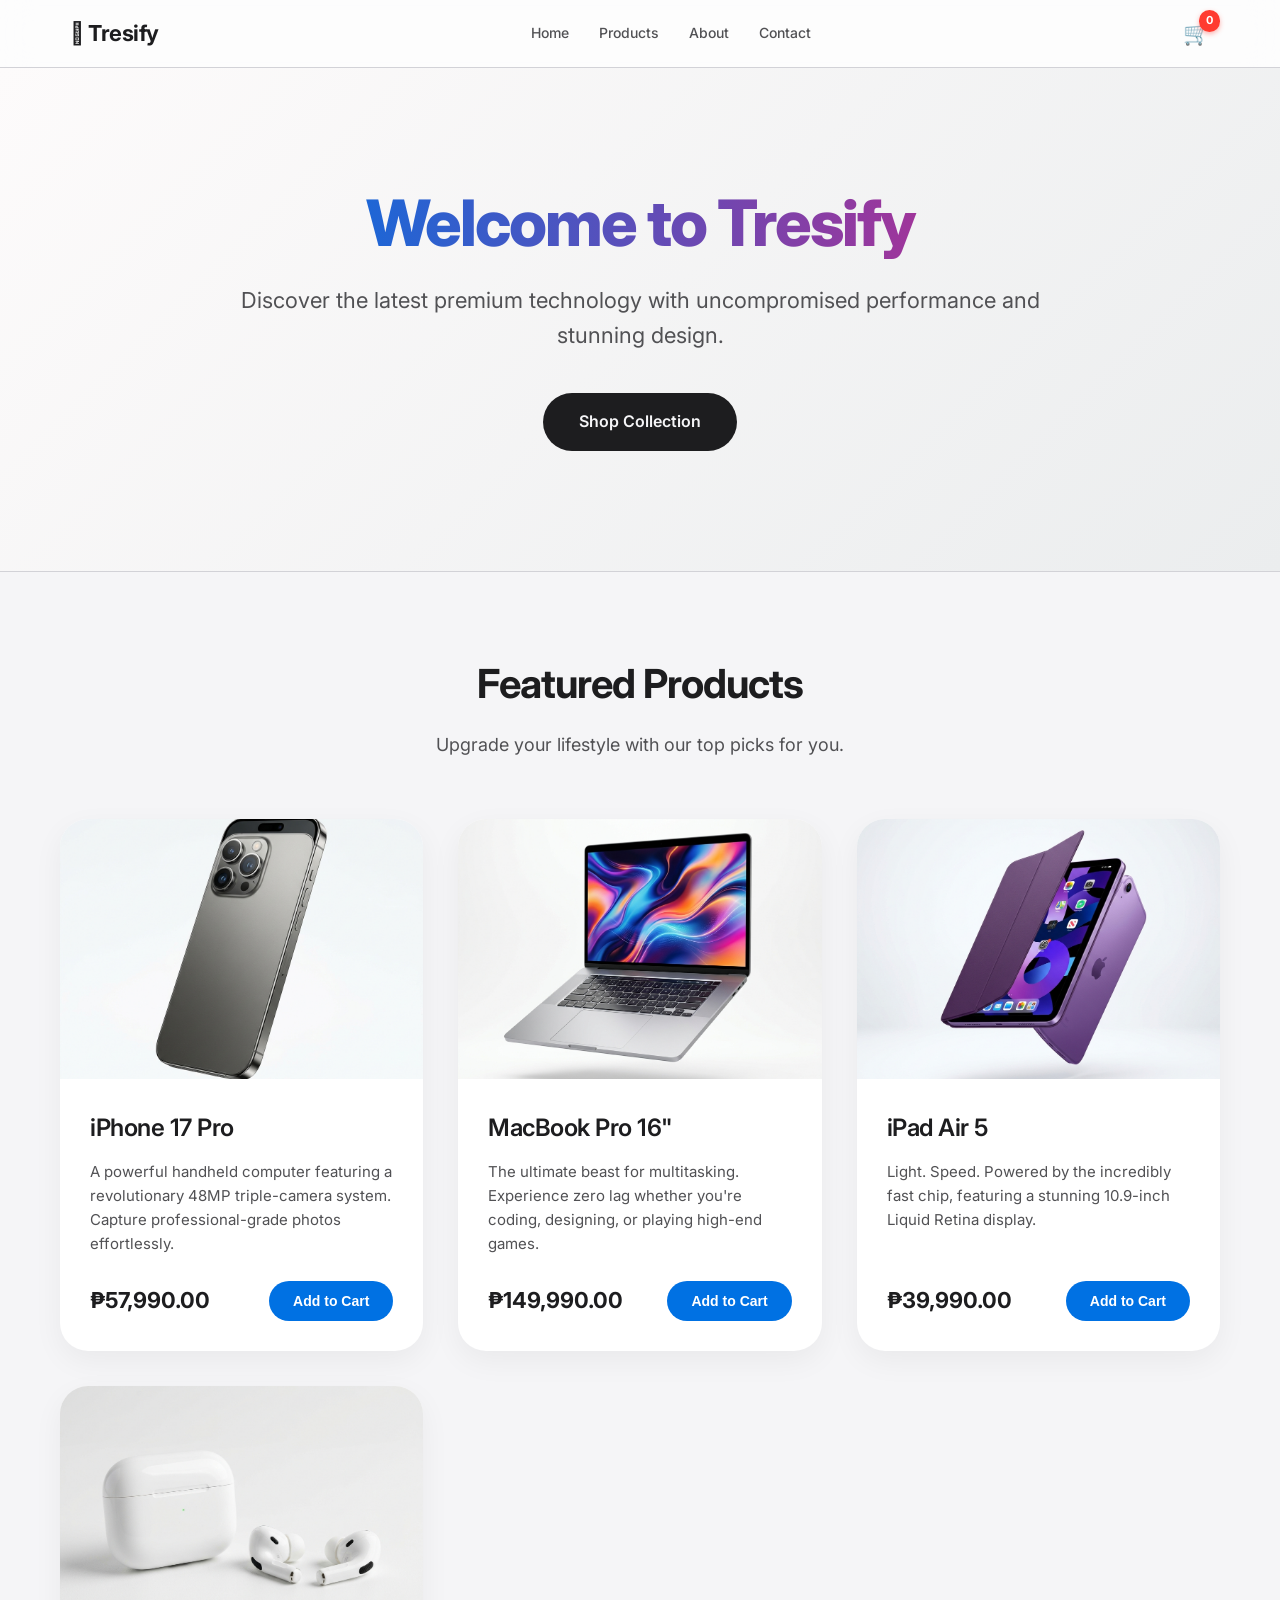
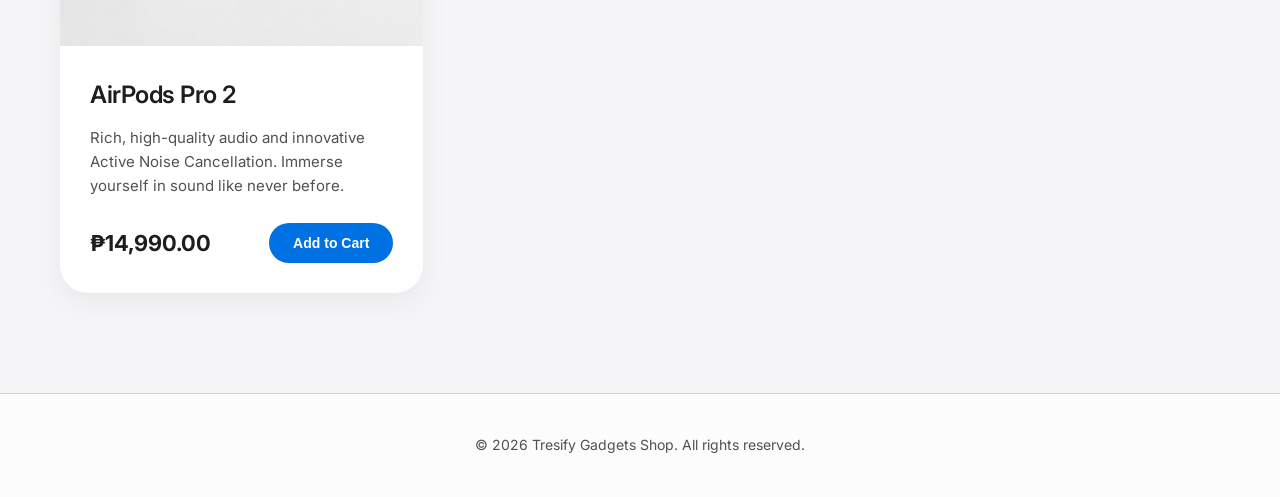
==== index.html @ a842ee6f "Updated" ====
<!doctype html>
<html lang="en">

<head>
  <meta charset="UTF-8" />
  <meta name="viewport" content="width=device-width, initial-scale=1.0" />
  <title>Tresify Shop</title>

  <link rel="preconnect" href="https://fonts.googleapis.com">
  <link rel="preconnect" href="https://fonts.gstatic.com" crossorigin>
  <link href="https://fonts.googleapis.com/css2?family=Inter:wght@300;400;500;600;700;800&display=swap"
    rel="stylesheet">

  <link rel="stylesheet" href="style.css" />
</head>

<body>
  <nav class="navigation">
    <div class="nav-container">
      <a href="#" class="brand"> Tresify</a>
      <div class="nav-links">
        <a href="#home">Home</a>
        <a href="#products">Products</a>
        <a href="#about">About</a>
        <a href="#contact">Contact</a>
      </div>
      <div class="nav-actions">
        <div class="cart-icon" title="View Cart">
          🛒 <span id="cart-count" class="cart-badge">0</span>
        </div>
      </div>
    </div>
  </nav>

  <header class="hero" id="home">
    <div class="hero-content">
      <h1>Welcome to Tresify</h1>
      <p>Discover the latest premium technology with uncompromised performance and stunning design.</p>
      <a href="#products" class="cta-button">Shop Collection</a>
    </div>
  </header>

  <main class="container" id="products">
    <div class="section-header">
      <h2>Featured Products</h2>
      <p>Upgrade your lifestyle with our top picks for you.</p>
    </div>

    <div class="products-grid">
      <article class="product-card">
        <div class="image-wrapper">
          <img src="iphone.png" alt="iPhone 17 Pro" loading="lazy" />
        </div>
        <div class="product-info">
          <h3>iPhone 17 Pro</h3>
          <p>
            A powerful handheld computer featuring a revolutionary 48MP triple-camera system. Capture professional-grade
            photos effortlessly.
          </p>
          <div class="product-footer">
            <span class="price">₱57,990.00</span>
            <button class="add-to-cart-btn" onclick="addToCart()">Add to Cart</button>
          </div>
        </div>
      </article>

      <article class="product-card">
        <div class="image-wrapper">
          <img src="macbook.png" alt="MacBook Pro" loading="lazy" />
        </div>
        <div class="product-info">
          <h3>MacBook Pro 16"</h3>
          <p>
            The ultimate beast for multitasking. Experience zero lag whether you're coding, designing, or playing
            high-end games.
          </p>
          <div class="product-footer">
            <span class="price">₱149,990.00</span>
            <button class="add-to-cart-btn" onclick="addToCart()">Add to Cart</button>
          </div>
        </div>
      </article>

      <article class="product-card">
        <div class="image-wrapper">
          <img src="ipad.png" alt="iPad Air" loading="lazy" />
        </div>
        <div class="product-info">
          <h3>iPad Air 5</h3>
          <p>
            Light. Speed. Powered by the incredibly fast chip, featuring a stunning 10.9-inch Liquid Retina display.
          </p>
          <div class="product-footer">
            <span class="price">₱39,990.00</span>
            <button class="add-to-cart-btn" onclick="addToCart()">Add to Cart</button>
          </div>
        </div>
      </article>

      <article class="product-card">
        <div class="image-wrapper">
          <img src="airpods.png" alt="AirPods Pro" loading="lazy" />
        </div>
        <div class="product-info">
          <h3>AirPods Pro 2</h3>
          <p>
            Rich, high-quality audio and innovative Active Noise Cancellation. Immerse yourself in sound like never
            before.
          </p>
          <div class="product-footer">
            <span class="price">₱14,990.00</span>
            <button class="add-to-cart-btn" onclick="addToCart()">Add to Cart</button>
          </div>
        </div>
      </article>
    </div>
  </main>

  <footer class="footer">
    <div class="footer-content">
      <p>&copy; 2026 Tresify Gadgets Shop. All rights reserved.</p>
    </div>
  </footer>

  <script src="script.js"></script>
</body>

</html>
---- style.css ----
:root {
  --bg-color: #f5f5f7;
  --text-primary: #1d1d1f;
  --text-secondary: #515154;
  --nav-bg: rgba(255, 255, 255, 0.75);
  --card-bg: #ffffff;
  --accent-color: #0071e3;
  --accent-hover: #0077ed;
  --border-color: #d2d2d7;
  --shadow: 0 10px 30px rgba(0, 0, 0, 0.05);
  --shadow-hover: 0 20px 40px rgba(0, 0, 0, 0.12);
  --hero-bg: linear-gradient(135deg, #fdfbfb 0%, #ebedee 100%);
}

* {
  box-sizing: border-box;
  margin: 0;
  padding: 0;
}

body {
  background-color: var(--bg-color);
  font-family: 'Inter', -apple-system, BlinkMacSystemFont, "Segoe UI", Roboto, sans-serif;
  color: var(--text-primary);
  line-height: 1.6;
  transition: background-color 0.4s ease, color 0.4s ease;
  overflow-x: hidden;
}

.navigation {
  background-color: var(--nav-bg);
  backdrop-filter: blur(16px);
  -webkit-backdrop-filter: blur(16px);
  position: sticky;
  top: 0;
  z-index: 1000;
  border-bottom: 1px solid var(--border-color);
  transition: background-color 0.4s ease, border-color 0.4s ease;
}

.nav-container {
  max-width: 1200px;
  margin: 0 auto;
  display: flex;
  justify-content: space-between;
  align-items: center;
  padding: 16px 30px;
}

.brand {
  font-size: 22px;
  font-weight: 700;
  color: var(--text-primary);
  text-decoration: none;
  letter-spacing: -0.5px;
}

.nav-links {
  display: flex;
  gap: 30px;
}

.nav-links a {
  color: var(--text-secondary);
  text-decoration: none;
  font-size: 14px;
  font-weight: 500;
  transition: color 0.2s ease;
}

.nav-links a:hover {
  color: var(--text-primary);
}

.nav-actions {
  display: flex;
  align-items: center;
  gap: 25px;
}

.cart-icon {
  position: relative;
  font-size: 22px;
  cursor: pointer;
  transition: transform 0.2s;
}

.cart-icon:hover {
  transform: scale(1.05);
}

.cart-badge {
  position: absolute;
  top: -6px;
  right: -10px;
  background-color: #ff3b30;
  color: white;
  font-size: 11px;
  font-weight: bold;
  padding: 2px 7px;
  border-radius: 12px;
  box-shadow: 0 2px 5px rgba(255, 59, 48, 0.4);
}

.cart-badge.pop {
  animation: badgePop 0.4s cubic-bezier(0.175, 0.885, 0.32, 1.275);
}

@keyframes badgePop {
  0% { transform: scale(1); }
  50% { transform: scale(1.5); }
  100% { transform: scale(1); }
}

.hero {
  background: var(--hero-bg);
  padding: 120px 20px;
  text-align: center;
  border-bottom: 1px solid var(--border-color);
  transition: background 0.4s ease, border-color 0.4s ease;
}

.hero-content {
  max-width: 800px;
  margin: 0 auto;
}

.hero h1 {
  font-size: 64px;
  font-weight: 800;
  letter-spacing: -2px;
  margin-bottom: 24px;
  background: linear-gradient(90deg, var(--accent-color), #bc2a8d);
  -webkit-background-clip: text;
  -webkit-text-fill-color: transparent;
  line-height: 1.1;
}

.hero p {
  font-size: 22px;
  color: var(--text-secondary);
  margin-bottom: 40px;
  font-weight: 400;
}

.cta-button {
  display: inline-block;
  background-color: var(--text-primary);
  color: var(--bg-color);
  padding: 16px 36px;
  border-radius: 30px;
  text-decoration: none;
  font-weight: 600;
  font-size: 16px;
  transition: transform 0.3s ease, box-shadow 0.3s ease;
}

.cta-button:hover {
  transform: translateY(-3px);
  box-shadow: 0 15px 25px rgba(0,0,0,0.15);
}

.container {
  max-width: 1200px;
  margin: 80px auto;
  padding: 0 20px;
}

.section-header {
  text-align: center;
  margin-bottom: 60px;
}

.section-header h2 {
  font-size: 40px;
  font-weight: 700;
  letter-spacing: -1px;
  margin-bottom: 15px;
}

.section-header p {
  font-size: 18px;
  color: var(--text-secondary);
}

.products-grid {
  display: grid;
  grid-template-columns: repeat(auto-fill, minmax(280px, 1fr));
  gap: 35px;
}

.product-card {
  background: var(--card-bg);
  border-radius: 28px;
  overflow: hidden;
  box-shadow: var(--shadow);
  transition: transform 0.4s ease, box-shadow 0.4s ease, background-color 0.4s ease;
  display: flex;
  flex-direction: column;
}

.product-card:hover {
  transform: translateY(-12px);
  box-shadow: var(--shadow-hover);
}

.image-wrapper {
  width: 100%;
  height: 260px;
  overflow: hidden;
}

.product-card img {
  width: 100%;
  height: 100%;
  object-fit: cover;
  transition: transform 0.6s cubic-bezier(0.165, 0.84, 0.44, 1);
}

.product-card:hover img {
  transform: scale(1.08);
}

.product-info {
  padding: 30px;
  display: flex;
  flex-direction: column;
  flex-grow: 1;
}

.product-info h3 {
  font-size: 24px;
  font-weight: 600;
  margin-bottom: 12px;
  letter-spacing: -0.5px;
}

.product-info p {
  font-size: 15px;
  color: var(--text-secondary);
  margin-bottom: 25px;
  flex-grow: 1;
}

.product-footer {
  display: flex;
  justify-content: space-between;
  align-items: center;
  margin-top: auto;
}

.price {
  font-size: 22px;
  font-weight: 700;
  color: var(--text-primary);
}

.add-to-cart-btn {
  background-color: var(--accent-color);
  color: white;
  border: none;
  padding: 12px 24px;
  font-size: 14px;
  font-weight: 600;
  border-radius: 24px;
  cursor: pointer;
  transition: background-color 0.2s, transform 0.1s;
}

.add-to-cart-btn:hover {
  background-color: var(--accent-hover);
}

.add-to-cart-btn:active {
  transform: scale(0.95);
}

.footer {
  background: var(--nav-bg);
  color: var(--text-secondary);
  padding: 40px 20px;
  text-align: center;
  font-size: 14px;
  border-top: 1px solid var(--border-color);
  margin-top: 100px;
  transition: background 0.4s ease, border-color 0.4s ease, color 0.4s ease;
}

@media (max-width: 768px) {
  .nav-container {
    flex-direction: column;
    gap: 15px;
    padding: 15px 20px;
  }
  
  .nav-links {
    flex-wrap: wrap;
    justify-content: center;
    gap: 15px;
  }

  .hero h1 {
    font-size: 42px;
    letter-spacing: -1px;
  }
  
  .hero p {
    font-size: 18px;
  }
  
  .hero {
    padding: 80px 20px;
  }
}
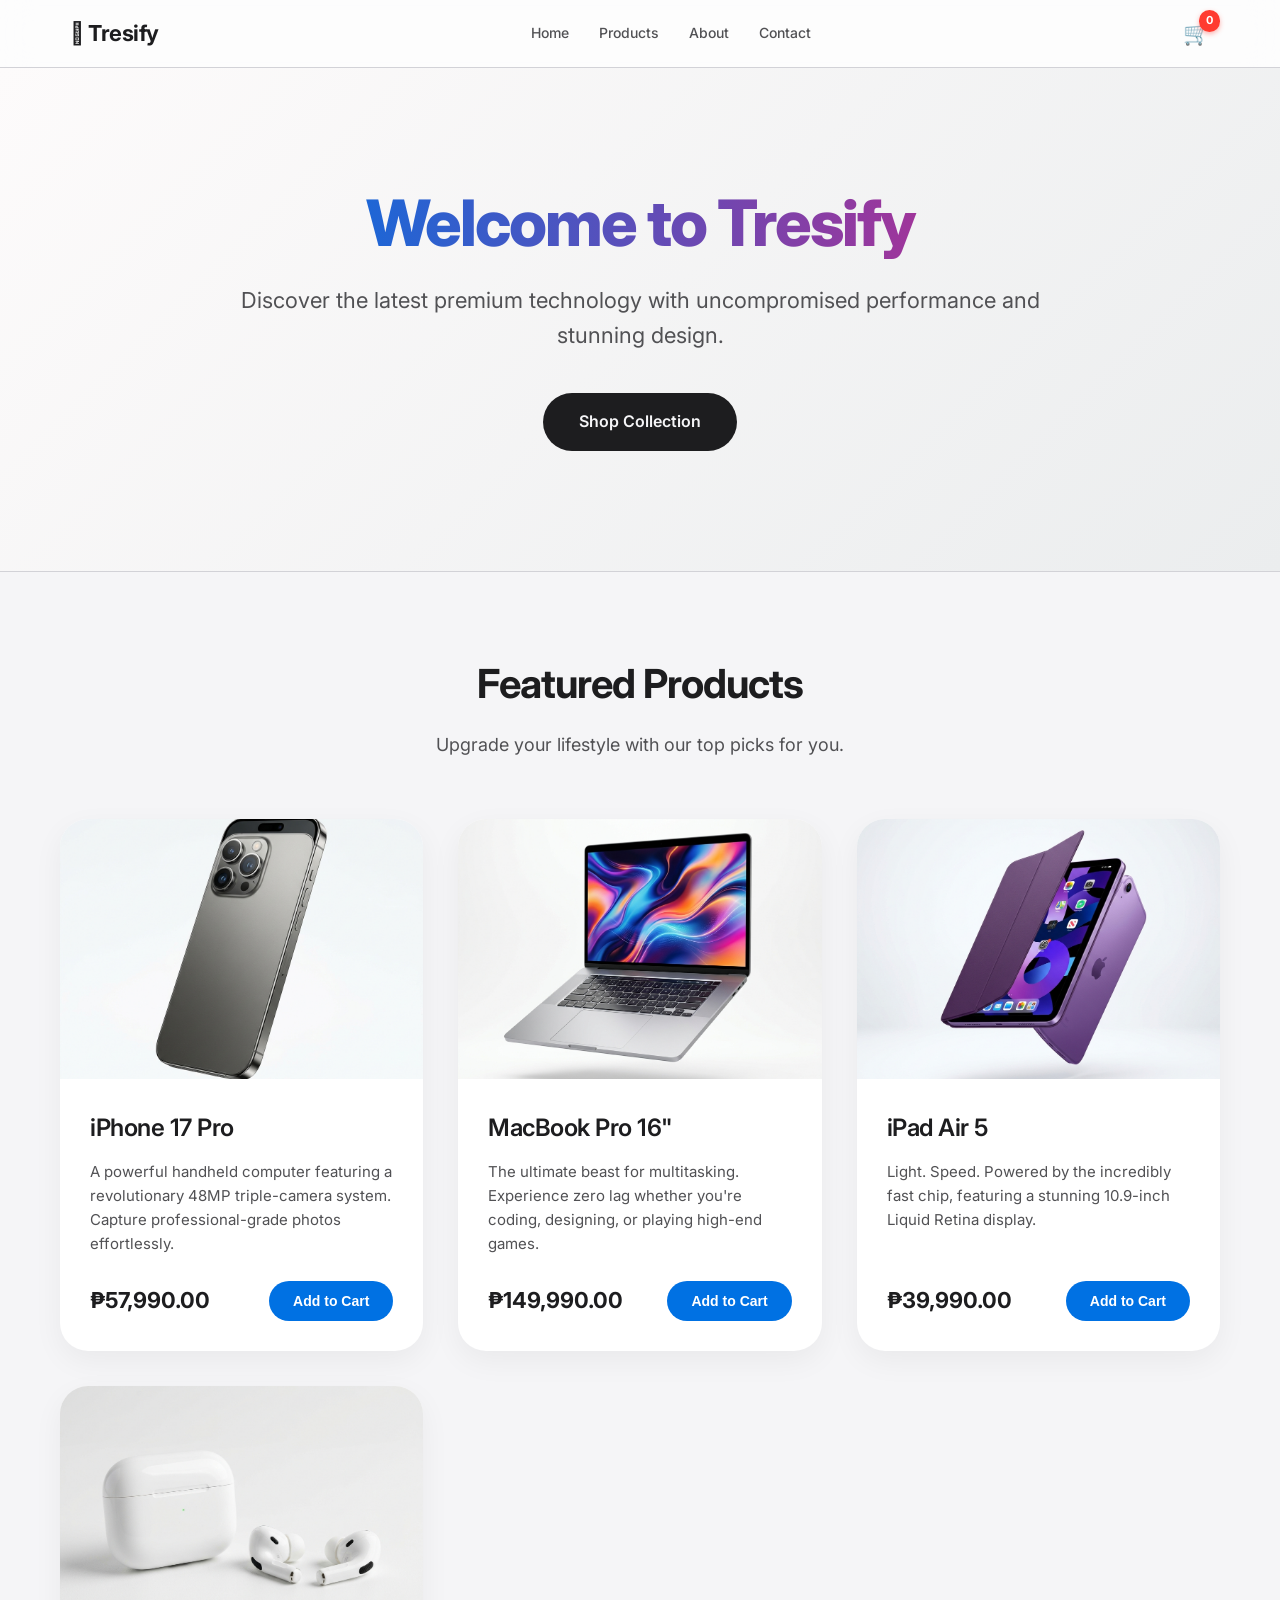
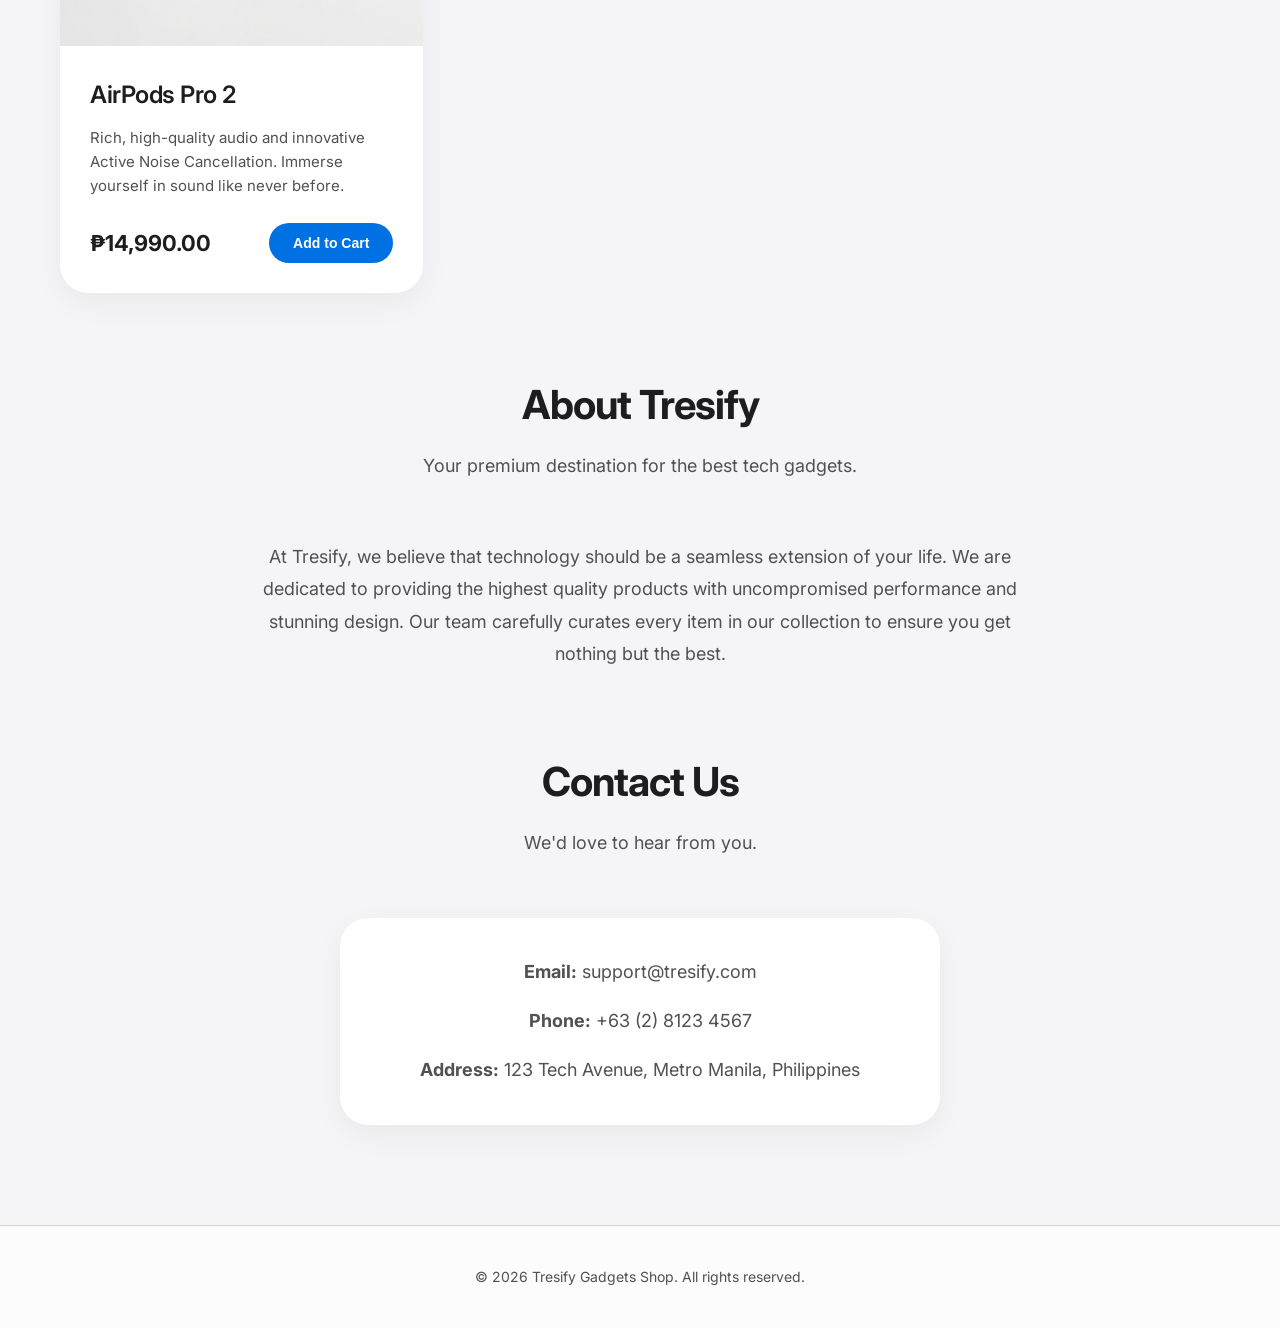
==== commit c665c938: "Updated" ====
--- a/index.html
+++ b/index.html
@@ -116,6 +116,30 @@
     </div>
   </main>
 
+  <section class="container" id="about">
+    <div class="section-header">
+      <h2>About Tresify</h2>
+      <p>Your premium destination for the best tech gadgets.</p>
+    </div>
+    <div style="text-align: center; max-width: 800px; margin: 0 auto; color: var(--text-secondary); font-size: 18px; line-height: 1.8;">
+      <p>At Tresify, we believe that technology should be a seamless extension of your life. We are dedicated to providing the highest quality products with uncompromised performance and stunning design. Our team carefully curates every item in our collection to ensure you get nothing but the best.</p>
+    </div>
+  </section>
+
+  <section class="container" id="contact">
+    <div class="section-header">
+      <h2>Contact Us</h2>
+      <p>We'd love to hear from you.</p>
+    </div>
+    <div style="text-align: center; max-width: 600px; margin: 0 auto;">
+      <div style="background: var(--card-bg); padding: 40px; border-radius: 28px; box-shadow: var(--shadow);">
+        <p style="font-size: 18px; margin-bottom: 20px; color: var(--text-secondary);"><strong>Email:</strong> support@tresify.com</p>
+        <p style="font-size: 18px; margin-bottom: 20px; color: var(--text-secondary);"><strong>Phone:</strong> +63 (2) 8123 4567</p>
+        <p style="font-size: 18px; color: var(--text-secondary);"><strong>Address:</strong> 123 Tech Avenue, Metro Manila, Philippines</p>
+      </div>
+    </div>
+  </section>
+
   <footer class="footer">
     <div class="footer-content">
       <p>&copy; 2026 Tresify Gadgets Shop. All rights reserved.</p>
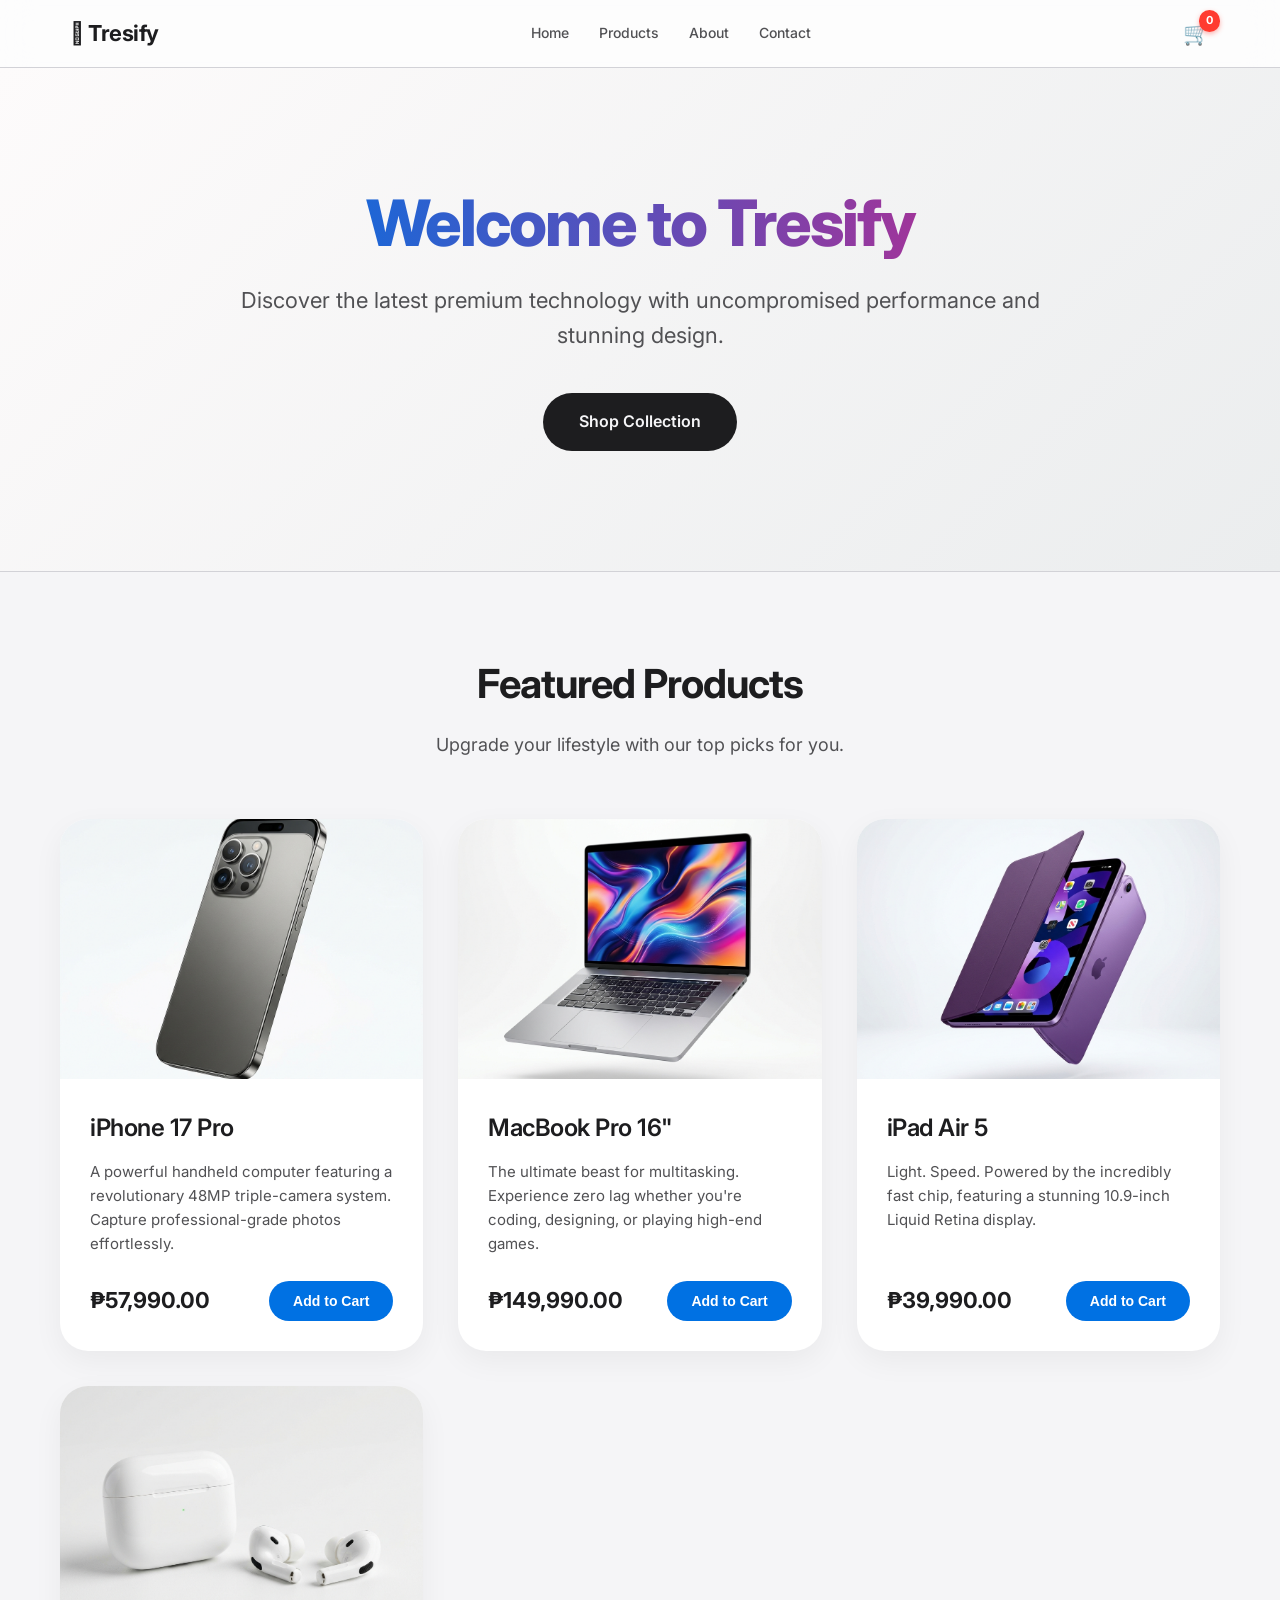
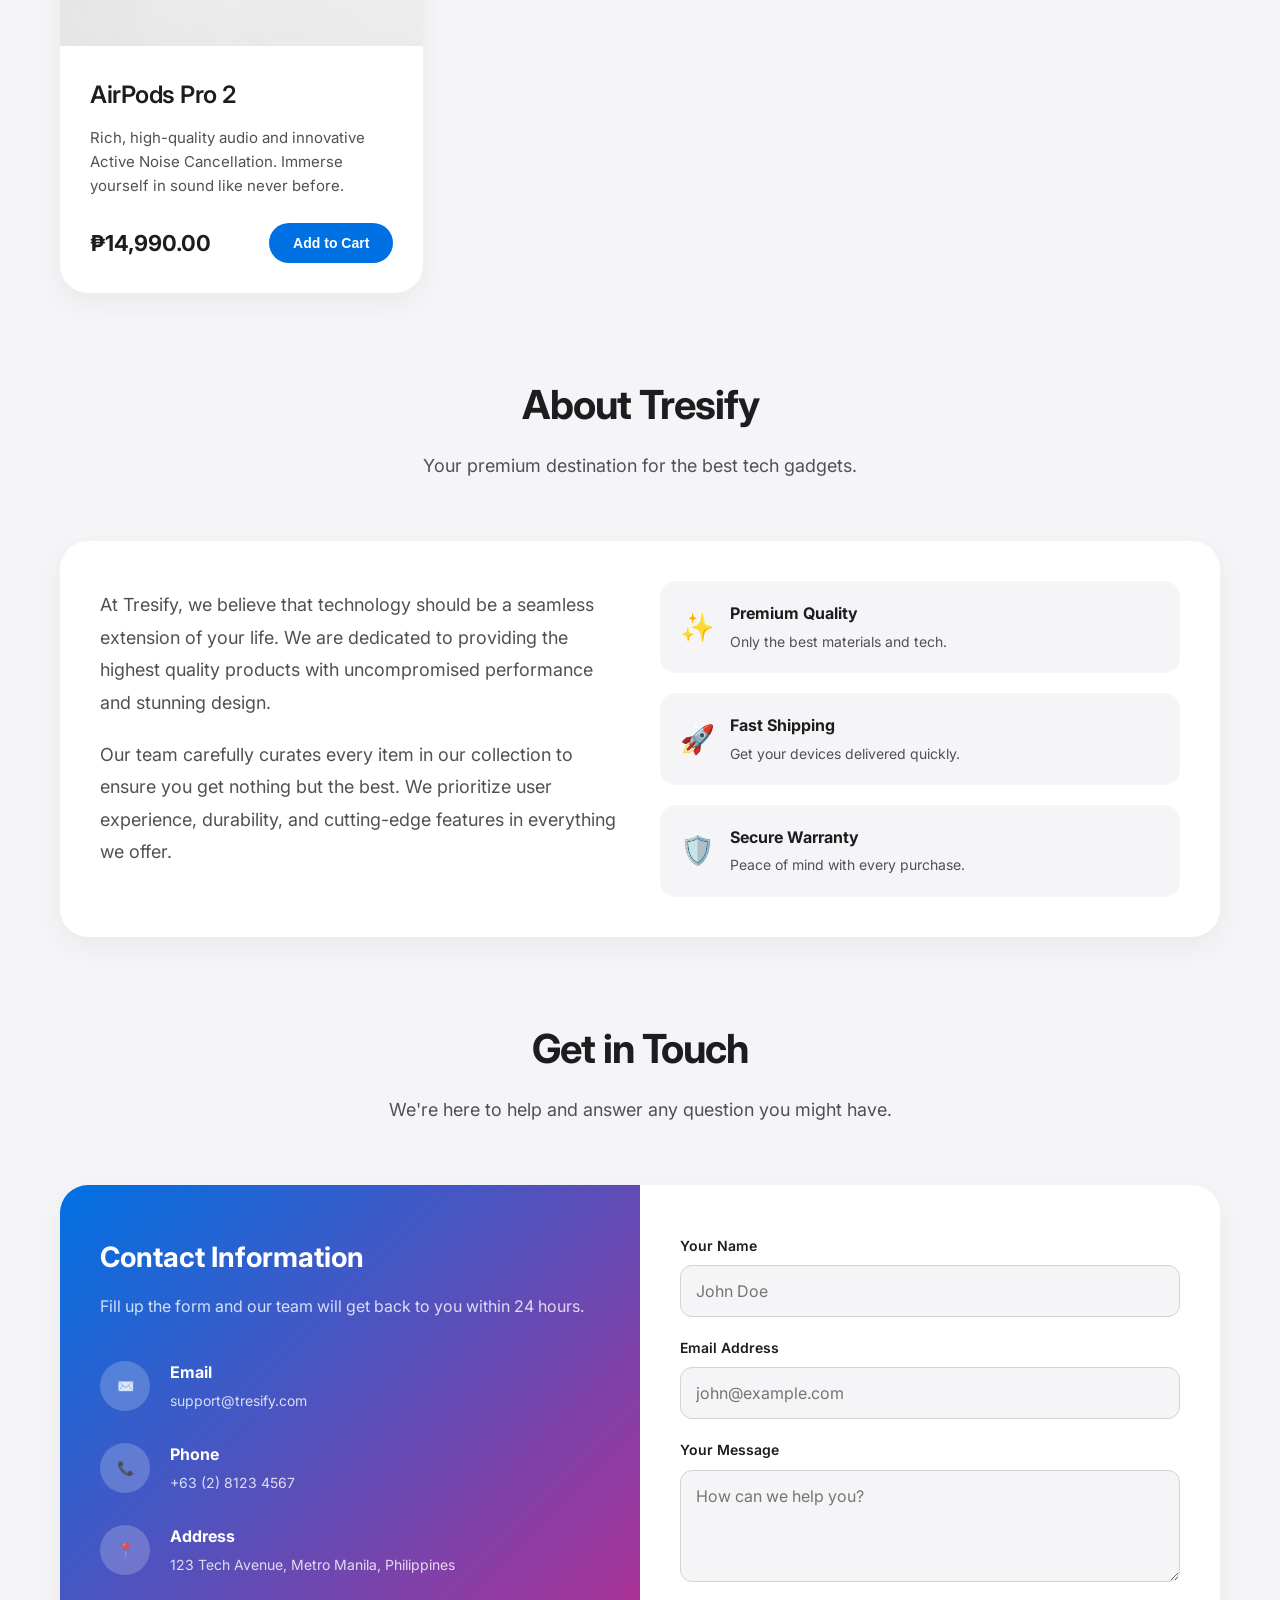
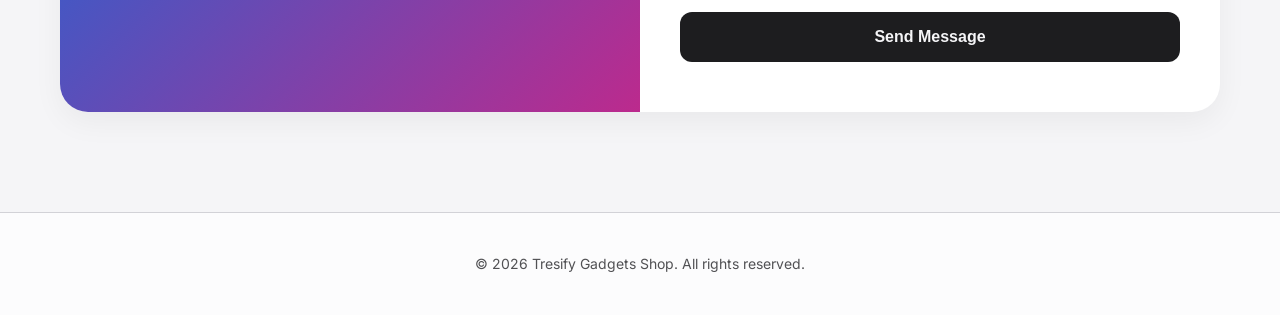
==== commit bee779c3: "Updated" ====
--- a/index.html
+++ b/index.html
@@ -121,22 +121,86 @@
       <h2>About Tresify</h2>
       <p>Your premium destination for the best tech gadgets.</p>
     </div>
-    <div style="text-align: center; max-width: 800px; margin: 0 auto; color: var(--text-secondary); font-size: 18px; line-height: 1.8;">
-      <p>At Tresify, we believe that technology should be a seamless extension of your life. We are dedicated to providing the highest quality products with uncompromised performance and stunning design. Our team carefully curates every item in our collection to ensure you get nothing but the best.</p>
+    <div class="about-content">
+      <div class="about-text">
+        <p>At Tresify, we believe that technology should be a seamless extension of your life. We are dedicated to providing the highest quality products with uncompromised performance and stunning design.</p>
+        <p>Our team carefully curates every item in our collection to ensure you get nothing but the best. We prioritize user experience, durability, and cutting-edge features in everything we offer.</p>
+      </div>
+      <div class="about-features">
+        <div class="feature-item">
+          <span class="feature-icon">✨</span>
+          <div>
+            <h4>Premium Quality</h4>
+            <p>Only the best materials and tech.</p>
+          </div>
+        </div>
+        <div class="feature-item">
+          <span class="feature-icon">🚀</span>
+          <div>
+            <h4>Fast Shipping</h4>
+            <p>Get your devices delivered quickly.</p>
+          </div>
+        </div>
+        <div class="feature-item">
+          <span class="feature-icon">🛡️</span>
+          <div>
+            <h4>Secure Warranty</h4>
+            <p>Peace of mind with every purchase.</p>
+          </div>
+        </div>
+      </div>
     </div>
   </section>
 
   <section class="container" id="contact">
     <div class="section-header">
-      <h2>Contact Us</h2>
-      <p>We'd love to hear from you.</p>
-    </div>
-    <div style="text-align: center; max-width: 600px; margin: 0 auto;">
-      <div style="background: var(--card-bg); padding: 40px; border-radius: 28px; box-shadow: var(--shadow);">
-        <p style="font-size: 18px; margin-bottom: 20px; color: var(--text-secondary);"><strong>Email:</strong> support@tresify.com</p>
-        <p style="font-size: 18px; margin-bottom: 20px; color: var(--text-secondary);"><strong>Phone:</strong> +63 (2) 8123 4567</p>
-        <p style="font-size: 18px; color: var(--text-secondary);"><strong>Address:</strong> 123 Tech Avenue, Metro Manila, Philippines</p>
-      </div>
+      <h2>Get in Touch</h2>
+      <p>We're here to help and answer any question you might have.</p>
+    </div>
+    <div class="contact-grid">
+      <div class="contact-info">
+        <h3>Contact Information</h3>
+        <p>Fill up the form and our team will get back to you within 24 hours.</p>
+        <div class="contact-methods">
+          <a href="mailto:support@tresify.com" class="contact-method">
+            <span class="method-icon">✉️</span>
+            <div>
+              <strong>Email</strong>
+              <span>support@tresify.com</span>
+            </div>
+          </a>
+          <a href="tel:+63281234567" class="contact-method">
+            <span class="method-icon">📞</span>
+            <div>
+              <strong>Phone</strong>
+              <span>+63 (2) 8123 4567</span>
+            </div>
+          </a>
+          <div class="contact-method">
+            <span class="method-icon">📍</span>
+            <div>
+              <strong>Address</strong>
+              <span>123 Tech Avenue, Metro Manila, Philippines</span>
+            </div>
+          </div>
+        </div>
+      </div>
+      
+      <form class="contact-form" onsubmit="event.preventDefault(); alert('Thank you for your message! We will get back to you soon.');">
+        <div class="form-group">
+          <label for="name">Your Name</label>
+          <input type="text" id="name" placeholder="John Doe" required>
+        </div>
+        <div class="form-group">
+          <label for="email">Email Address</label>
+          <input type="email" id="email" placeholder="john@example.com" required>
+        </div>
+        <div class="form-group">
+          <label for="message">Your Message</label>
+          <textarea id="message" rows="4" placeholder="How can we help you?" required></textarea>
+        </div>
+        <button type="submit" class="submit-btn">Send Message</button>
+      </form>
     </div>
   </section>
 
--- a/style.css
+++ b/style.css
@@ -286,6 +286,194 @@
   transition: background 0.4s ease, border-color 0.4s ease, color 0.4s ease;
 }
 
+/* About Section */
+.about-content {
+  display: flex;
+  gap: 40px;
+  align-items: center;
+  background: var(--card-bg);
+  padding: 40px;
+  border-radius: 28px;
+  box-shadow: var(--shadow);
+}
+
+.about-text {
+  flex: 1;
+  font-size: 18px;
+  color: var(--text-secondary);
+  line-height: 1.8;
+}
+
+.about-text p {
+  margin-bottom: 20px;
+}
+
+.about-features {
+  flex: 1;
+  display: flex;
+  flex-direction: column;
+  gap: 20px;
+}
+
+.feature-item {
+  display: flex;
+  align-items: center;
+  gap: 15px;
+  background: var(--bg-color);
+  padding: 20px;
+  border-radius: 16px;
+  transition: transform 0.3s ease;
+}
+
+.feature-item:hover {
+  transform: translateX(10px);
+}
+
+.feature-icon {
+  font-size: 28px;
+}
+
+.feature-item h4 {
+  font-size: 16px;
+  color: var(--text-primary);
+  margin-bottom: 4px;
+}
+
+.feature-item p {
+  font-size: 14px;
+  color: var(--text-secondary);
+}
+
+/* Contact Section */
+.contact-grid {
+  display: grid;
+  grid-template-columns: 1fr 1fr;
+  gap: 0;
+  background: var(--card-bg);
+  border-radius: 28px;
+  box-shadow: var(--shadow);
+  overflow: hidden;
+}
+
+.contact-info {
+  background: linear-gradient(135deg, var(--accent-color), #bc2a8d);
+  color: white;
+  padding: 50px 40px;
+  display: flex;
+  flex-direction: column;
+}
+
+.contact-info h3 {
+  font-size: 28px;
+  margin-bottom: 15px;
+}
+
+.contact-info > p {
+  color: rgba(255, 255, 255, 0.8);
+  margin-bottom: 40px;
+  font-size: 16px;
+}
+
+.contact-methods {
+  display: flex;
+  flex-direction: column;
+  gap: 30px;
+}
+
+.contact-method {
+  display: flex;
+  align-items: center;
+  gap: 20px;
+  text-decoration: none;
+  color: white;
+  transition: transform 0.2s ease;
+}
+
+a.contact-method:hover {
+  transform: translateX(10px);
+}
+
+.method-icon {
+  font-size: 24px;
+  background: rgba(255, 255, 255, 0.2);
+  width: 50px;
+  height: 50px;
+  display: flex;
+  align-items: center;
+  justify-content: center;
+  border-radius: 50%;
+}
+
+.contact-method div {
+  display: flex;
+  flex-direction: column;
+}
+
+.contact-method strong {
+  font-size: 16px;
+  margin-bottom: 4px;
+}
+
+.contact-method span {
+  font-size: 14px;
+  color: rgba(255, 255, 255, 0.8);
+}
+
+.contact-form {
+  padding: 50px 40px;
+  display: flex;
+  flex-direction: column;
+  gap: 20px;
+}
+
+.form-group {
+  display: flex;
+  flex-direction: column;
+  gap: 8px;
+}
+
+.form-group label {
+  font-size: 14px;
+  font-weight: 600;
+  color: var(--text-primary);
+}
+
+.form-group input,
+.form-group textarea {
+  padding: 15px;
+  border: 1px solid var(--border-color);
+  border-radius: 12px;
+  font-family: inherit;
+  font-size: 16px;
+  background: var(--bg-color);
+  transition: border-color 0.3s ease, box-shadow 0.3s ease;
+}
+
+.form-group input:focus,
+.form-group textarea:focus {
+  outline: none;
+  border-color: var(--accent-color);
+  box-shadow: 0 0 0 4px rgba(0, 113, 227, 0.1);
+}
+
+.submit-btn {
+  background-color: var(--text-primary);
+  color: var(--bg-color);
+  border: none;
+  padding: 16px;
+  font-size: 16px;
+  font-weight: 600;
+  border-radius: 12px;
+  cursor: pointer;
+  margin-top: 10px;
+  transition: transform 0.3s ease, box-shadow 0.3s ease;
+}
+
+.submit-btn:hover {
+  transform: translateY(-2px);
+  box-shadow: 0 10px 20px rgba(0,0,0,0.1);
+}
+
 @media (max-width: 768px) {
   .nav-container {
     flex-direction: column;
@@ -311,4 +499,18 @@
   .hero {
     padding: 80px 20px;
   }
+  
+  .about-content {
+    flex-direction: column;
+    padding: 25px;
+  }
+  
+  .contact-grid {
+    grid-template-columns: 1fr;
+  }
+  
+  .contact-info,
+  .contact-form {
+    padding: 40px 25px;
+  }
 }
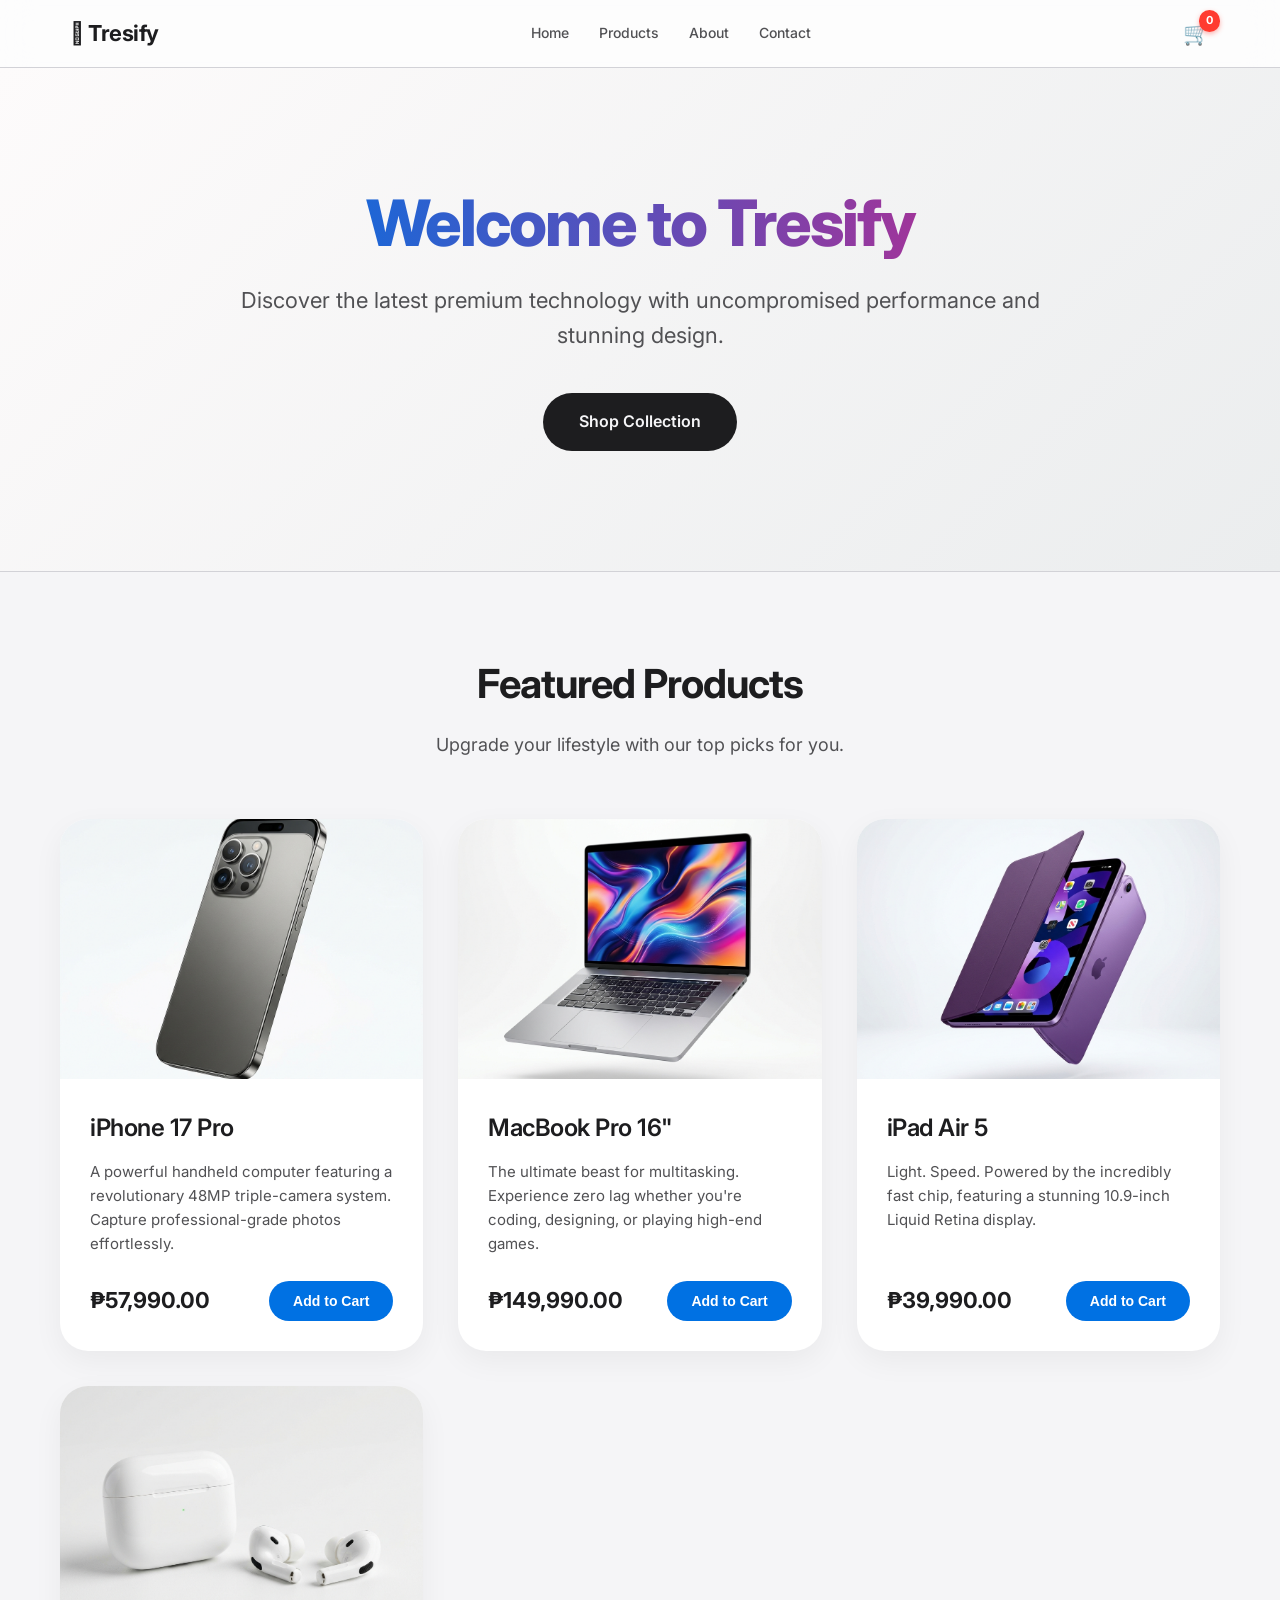
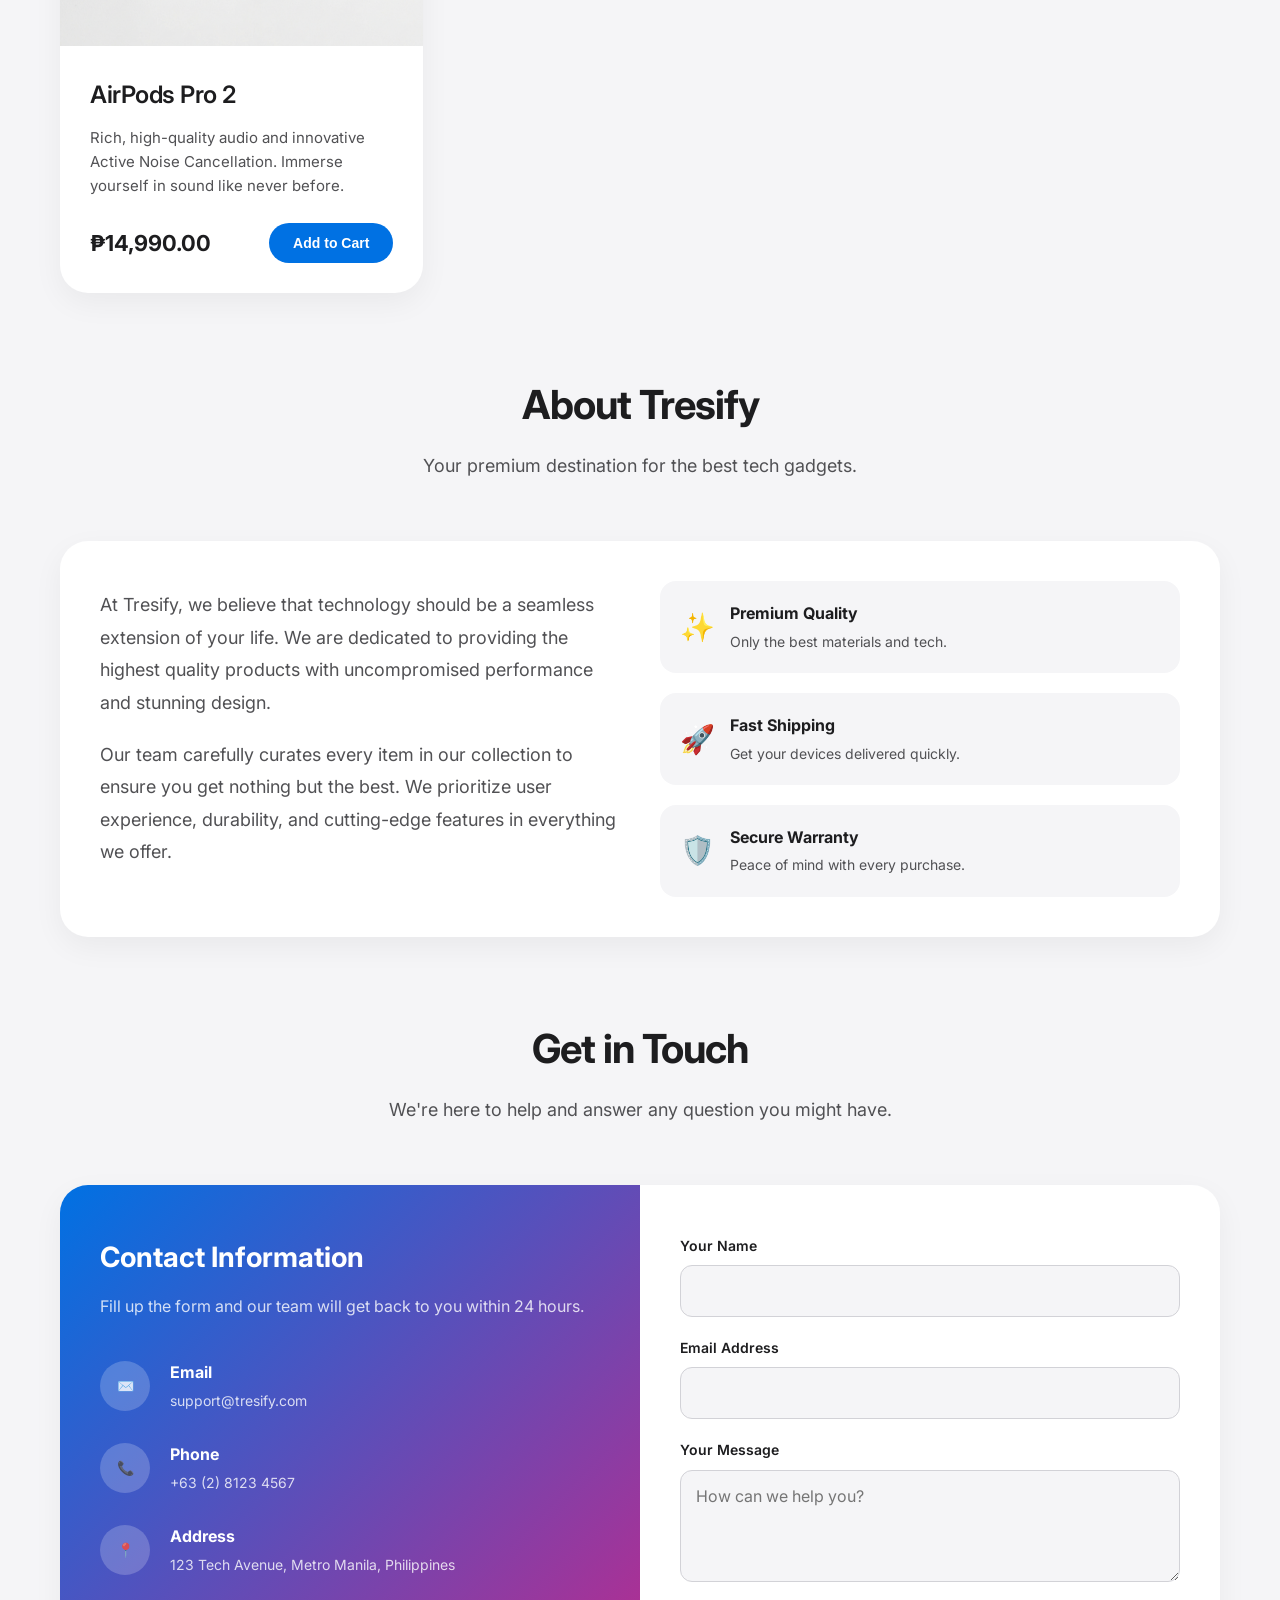
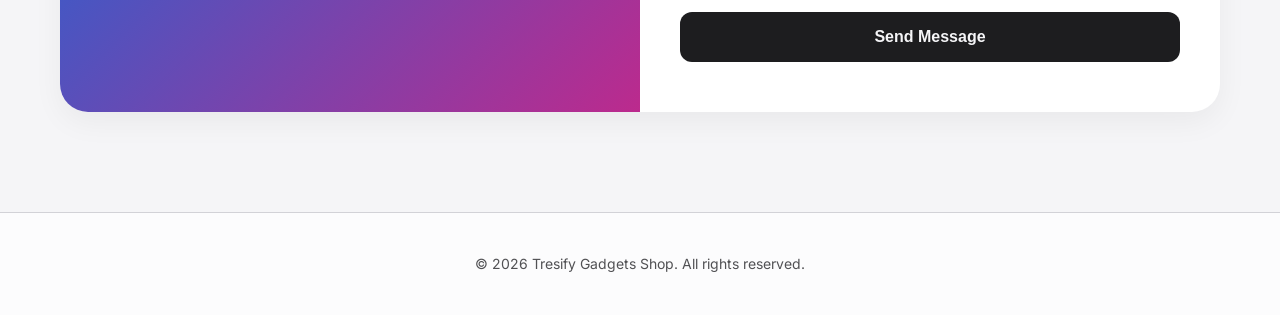
==== commit 6566413f: "Updated" ====
--- a/index.html
+++ b/index.html
@@ -189,11 +189,11 @@
       <form class="contact-form" onsubmit="event.preventDefault(); alert('Thank you for your message! We will get back to you soon.');">
         <div class="form-group">
           <label for="name">Your Name</label>
-          <input type="text" id="name" placeholder="John Doe" required>
+          <input type="text" id="name" placeholder="" required>
         </div>
         <div class="form-group">
           <label for="email">Email Address</label>
-          <input type="email" id="email" placeholder="john@example.com" required>
+          <input type="email" id="email" placeholder="" required>
         </div>
         <div class="form-group">
           <label for="message">Your Message</label>
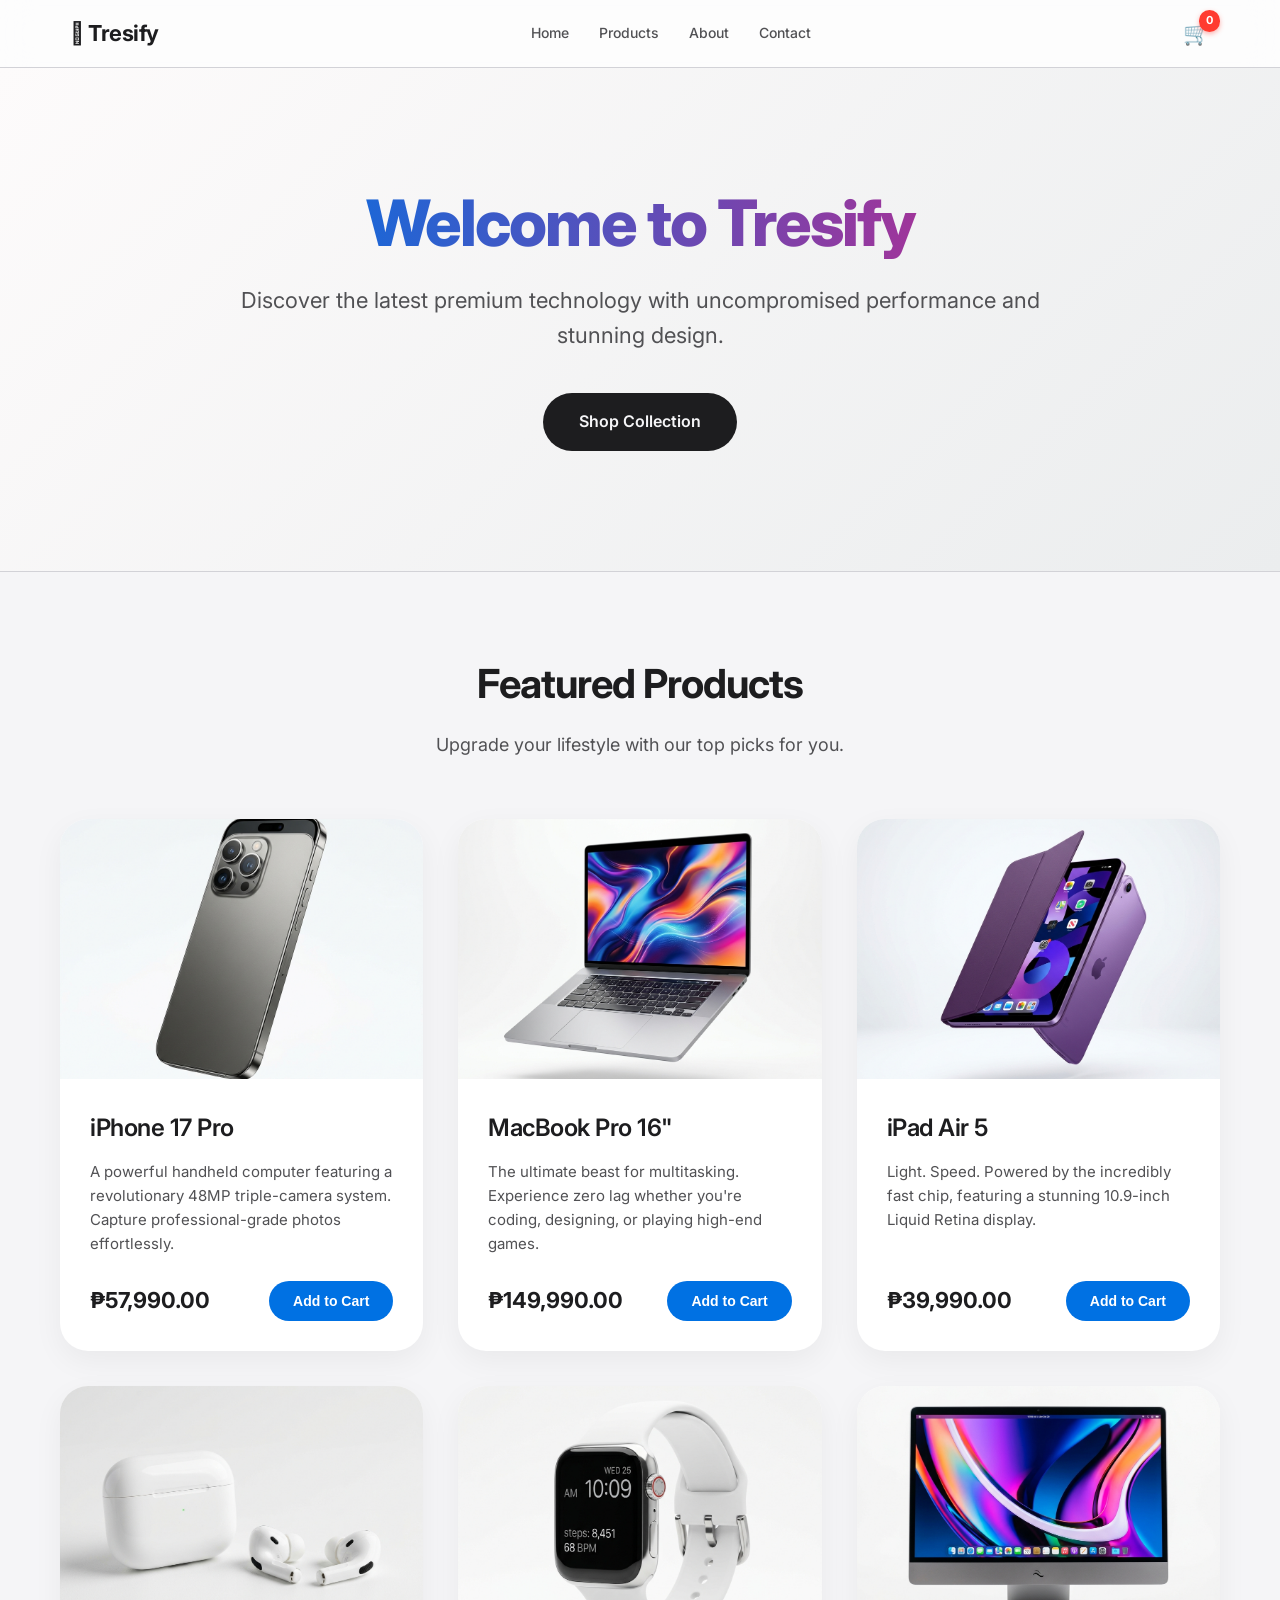
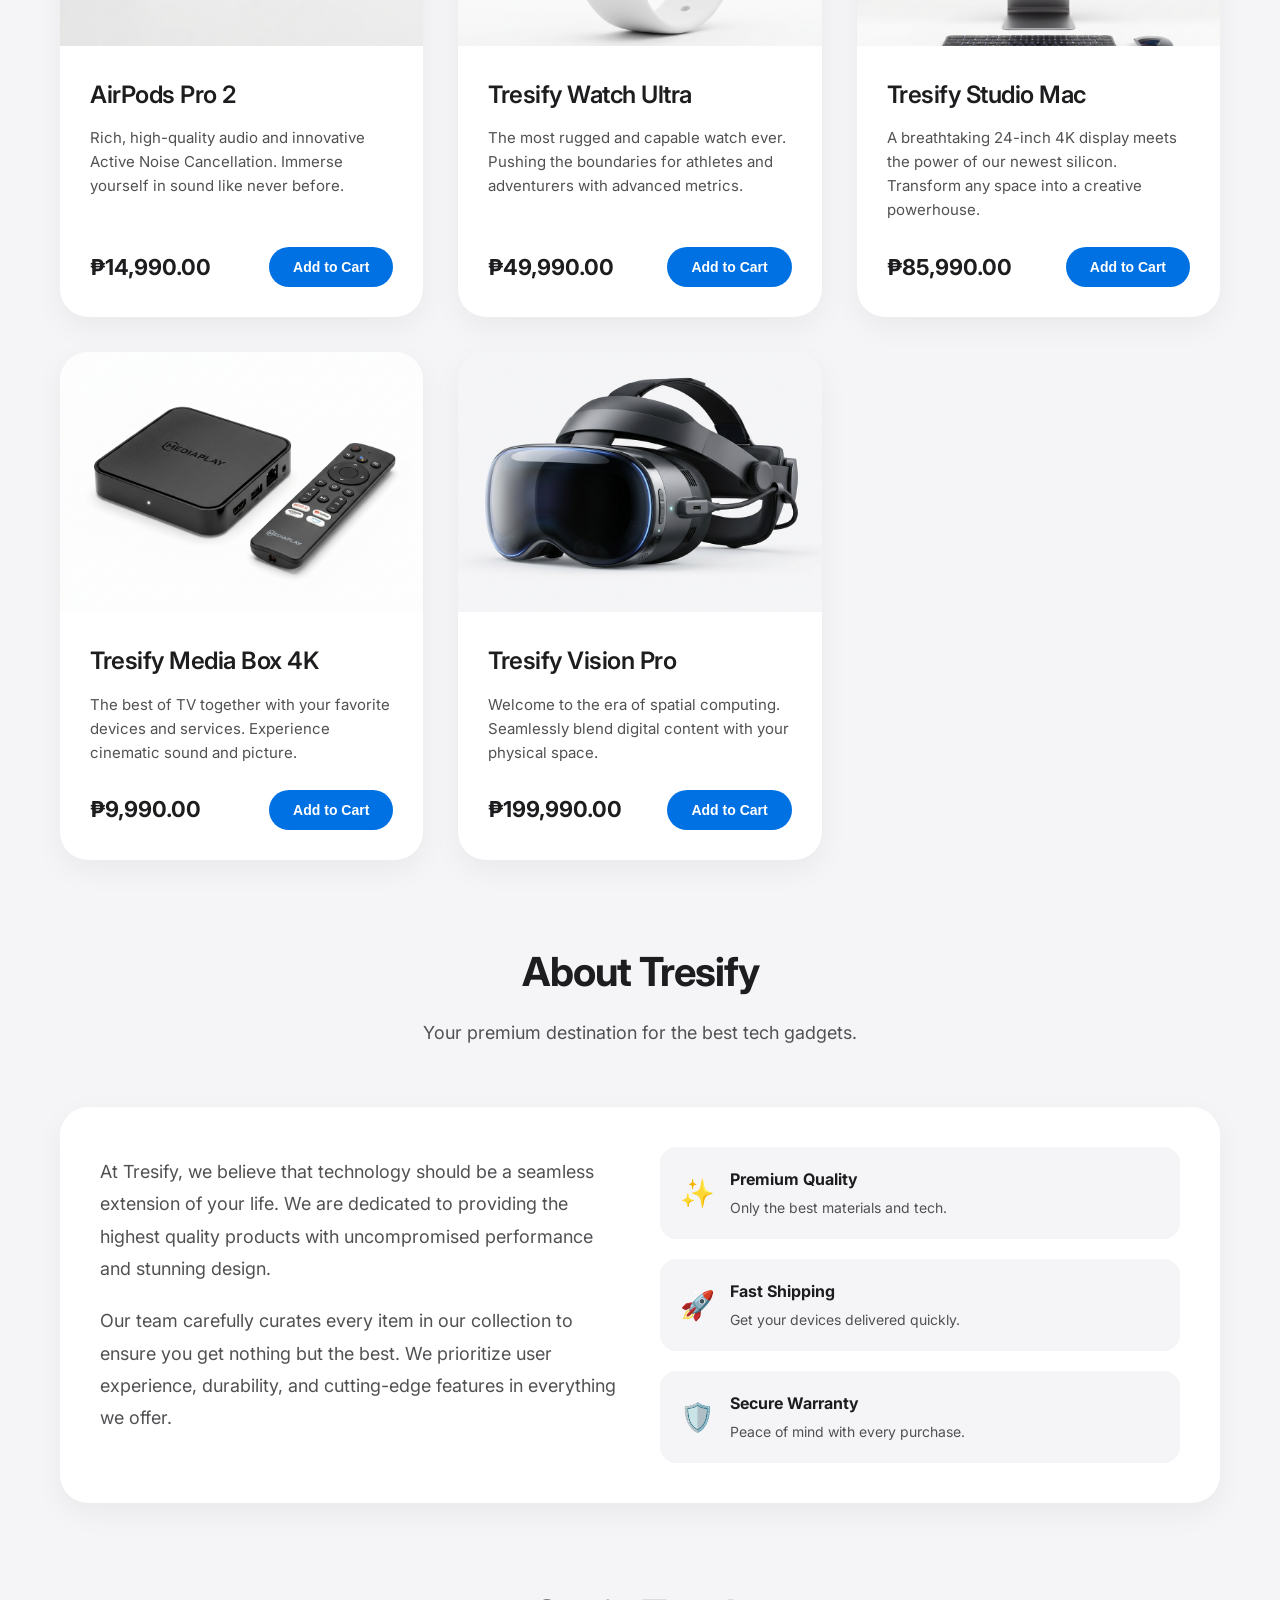
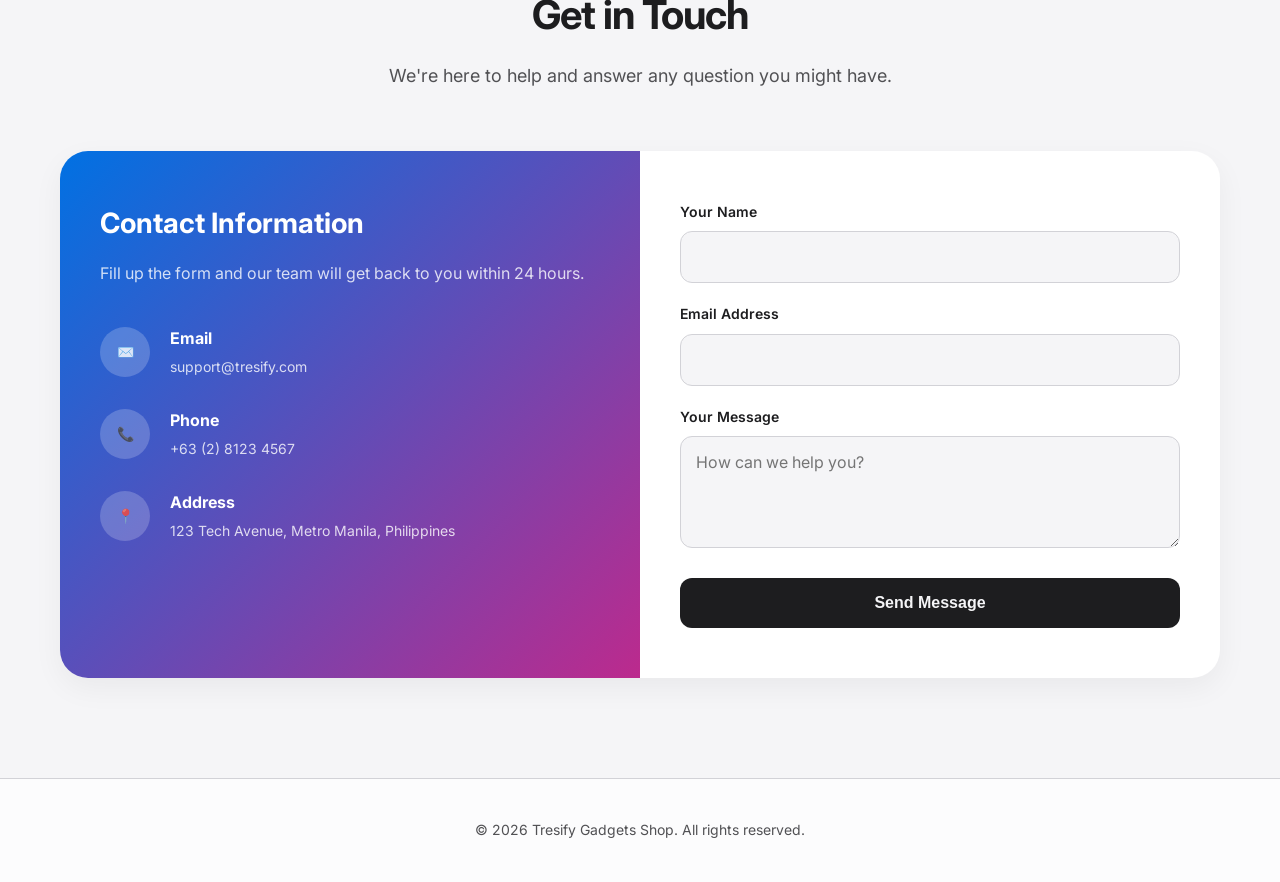
==== commit 83583a92: "New products" ====
--- a/index.html
+++ b/index.html
@@ -109,6 +109,70 @@
           </p>
           <div class="product-footer">
             <span class="price">₱14,990.00</span>
+            <button class="add-to-cart-btn" onclick="addToCart()">Add to Cart</button>
+          </div>
+        </div>
+      </article>
+
+      <article class="product-card">
+        <div class="image-wrapper">
+          <img src="smart_watch.png" alt="Tresify Watch Ultra" loading="lazy" />
+        </div>
+        <div class="product-info">
+          <h3>Tresify Watch Ultra</h3>
+          <p>
+            The most rugged and capable watch ever. Pushing the boundaries for athletes and adventurers with advanced metrics.
+          </p>
+          <div class="product-footer">
+            <span class="price">₱49,990.00</span>
+            <button class="add-to-cart-btn" onclick="addToCart()">Add to Cart</button>
+          </div>
+        </div>
+      </article>
+
+      <article class="product-card">
+        <div class="image-wrapper">
+          <img src="desktop_mac.png" alt="Tresify Studio Mac" loading="lazy" />
+        </div>
+        <div class="product-info">
+          <h3>Tresify Studio Mac</h3>
+          <p>
+            A breathtaking 24-inch 4K display meets the power of our newest silicon. Transform any space into a creative powerhouse.
+          </p>
+          <div class="product-footer">
+            <span class="price">₱85,990.00</span>
+            <button class="add-to-cart-btn" onclick="addToCart()">Add to Cart</button>
+          </div>
+        </div>
+      </article>
+
+      <article class="product-card">
+        <div class="image-wrapper">
+          <img src="apple_tv.png" alt="Tresify Media Box 4K" loading="lazy" />
+        </div>
+        <div class="product-info">
+          <h3>Tresify Media Box 4K</h3>
+          <p>
+            The best of TV together with your favorite devices and services. Experience cinematic sound and picture.
+          </p>
+          <div class="product-footer">
+            <span class="price">₱9,990.00</span>
+            <button class="add-to-cart-btn" onclick="addToCart()">Add to Cart</button>
+          </div>
+        </div>
+      </article>
+
+      <article class="product-card">
+        <div class="image-wrapper">
+          <img src="vr_headset.png" alt="Tresify Vision Pro" loading="lazy" />
+        </div>
+        <div class="product-info">
+          <h3>Tresify Vision Pro</h3>
+          <p>
+            Welcome to the era of spatial computing. Seamlessly blend digital content with your physical space.
+          </p>
+          <div class="product-footer">
+            <span class="price">₱199,990.00</span>
             <button class="add-to-cart-btn" onclick="addToCart()">Add to Cart</button>
           </div>
         </div>
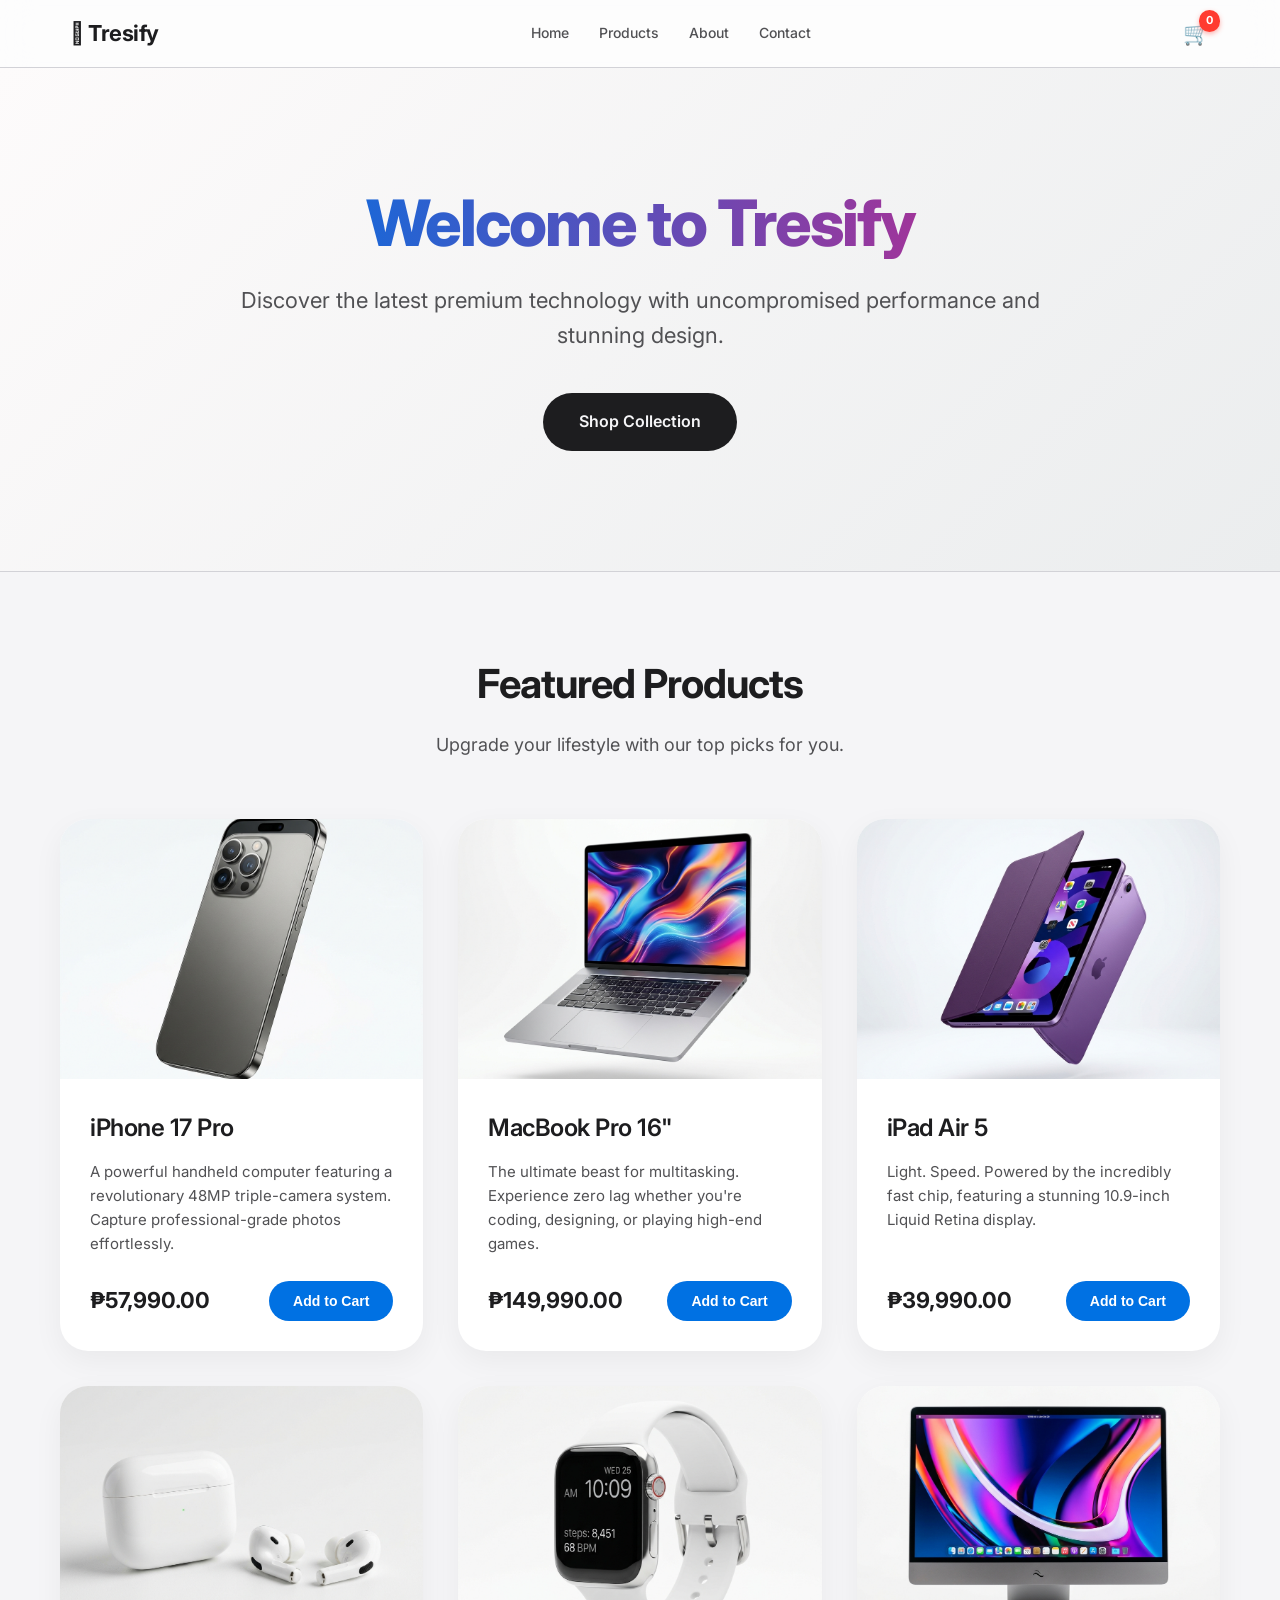
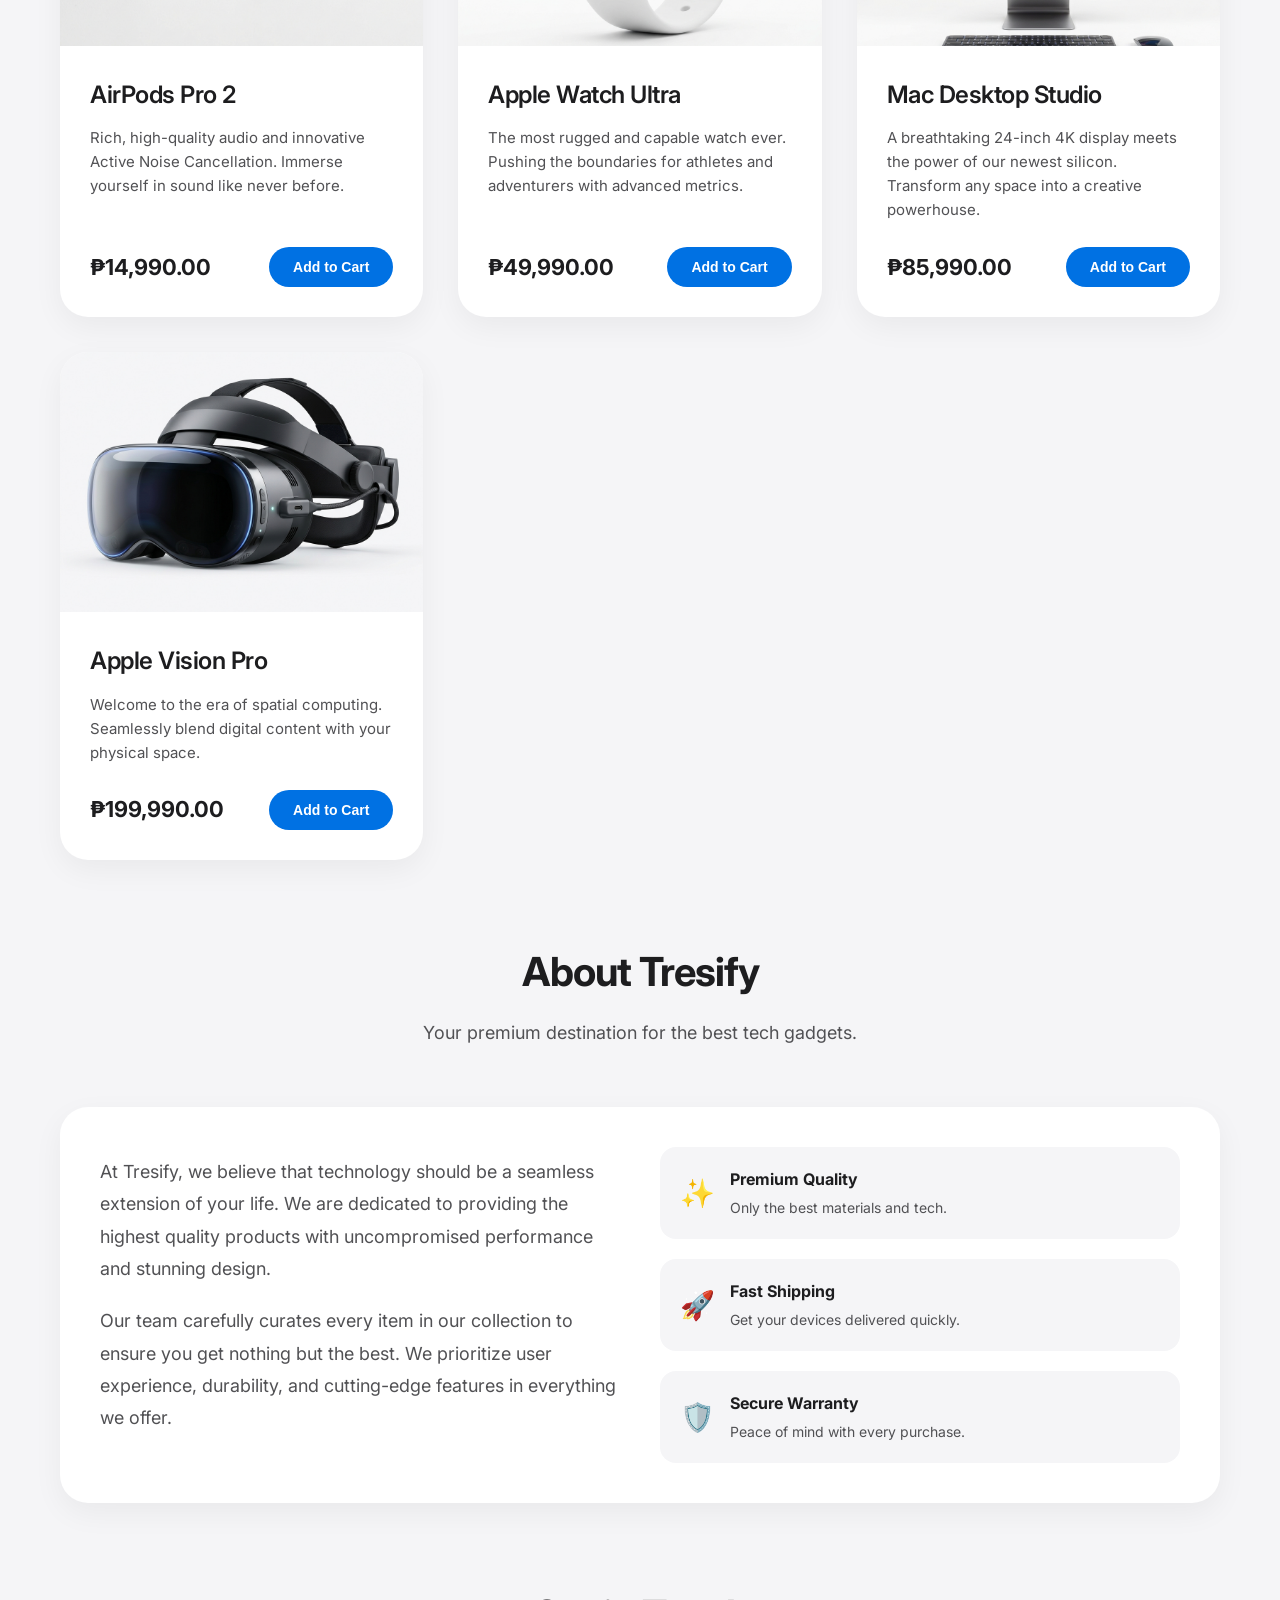
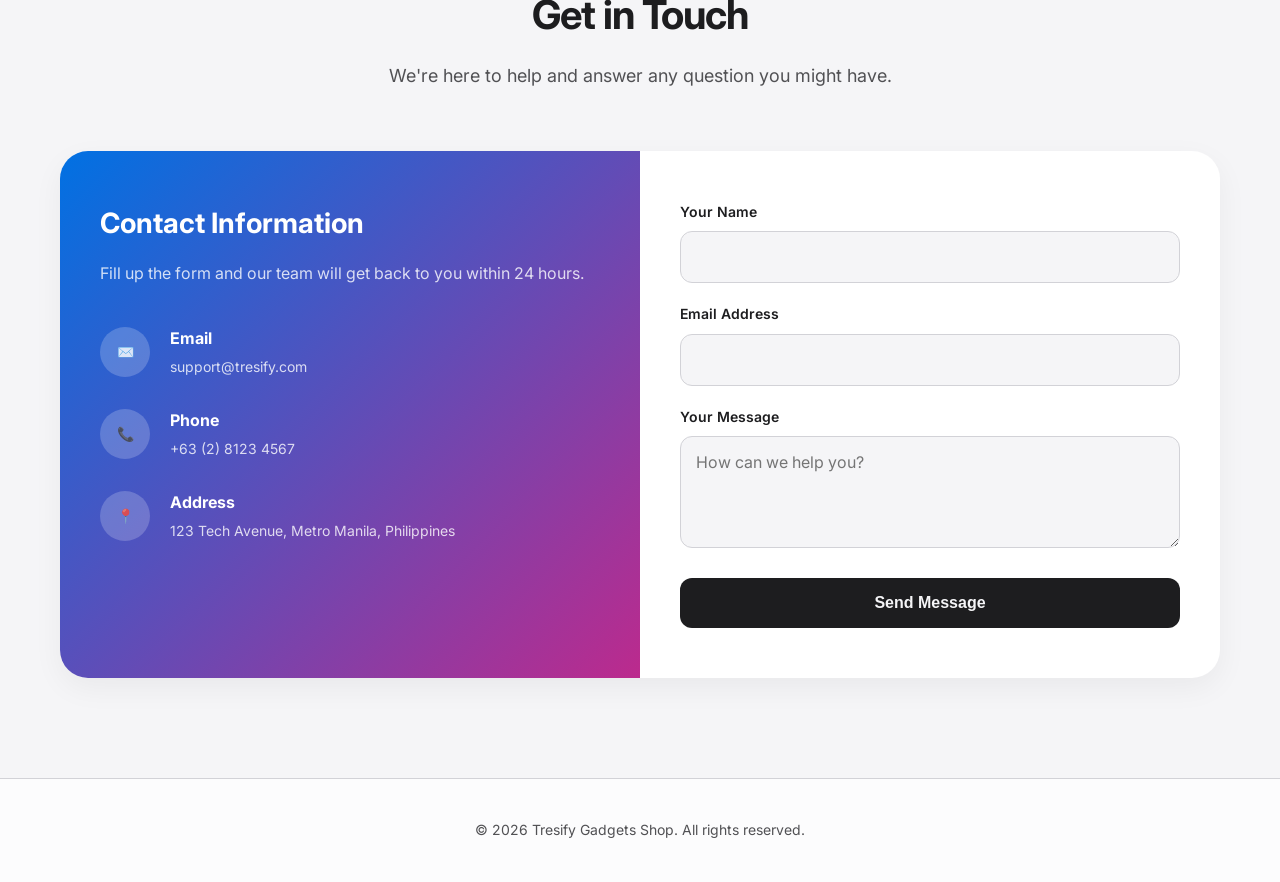
==== commit 274241f3: "Fixed" ====
--- a/index.html
+++ b/index.html
@@ -116,10 +116,10 @@
 
       <article class="product-card">
         <div class="image-wrapper">
-          <img src="smart_watch.png" alt="Tresify Watch Ultra" loading="lazy" />
-        </div>
-        <div class="product-info">
-          <h3>Tresify Watch Ultra</h3>
+          <img src="smart_watch.png" alt="Apple Watch Ultra" loading="lazy" />
+        </div>
+        <div class="product-info">
+          <h3>Apple Watch Ultra</h3>
           <p>
             The most rugged and capable watch ever. Pushing the boundaries for athletes and adventurers with advanced metrics.
           </p>
@@ -132,10 +132,10 @@
 
       <article class="product-card">
         <div class="image-wrapper">
-          <img src="desktop_mac.png" alt="Tresify Studio Mac" loading="lazy" />
-        </div>
-        <div class="product-info">
-          <h3>Tresify Studio Mac</h3>
+          <img src="desktop_mac.png" alt="Mac Desktop Studio" loading="lazy" />
+        </div>
+        <div class="product-info">
+          <h3>Mac Desktop Studio</h3>
           <p>
             A breathtaking 24-inch 4K display meets the power of our newest silicon. Transform any space into a creative powerhouse.
           </p>
@@ -148,26 +148,10 @@
 
       <article class="product-card">
         <div class="image-wrapper">
-          <img src="apple_tv.png" alt="Tresify Media Box 4K" loading="lazy" />
-        </div>
-        <div class="product-info">
-          <h3>Tresify Media Box 4K</h3>
-          <p>
-            The best of TV together with your favorite devices and services. Experience cinematic sound and picture.
-          </p>
-          <div class="product-footer">
-            <span class="price">₱9,990.00</span>
-            <button class="add-to-cart-btn" onclick="addToCart()">Add to Cart</button>
-          </div>
-        </div>
-      </article>
-
-      <article class="product-card">
-        <div class="image-wrapper">
-          <img src="vr_headset.png" alt="Tresify Vision Pro" loading="lazy" />
-        </div>
-        <div class="product-info">
-          <h3>Tresify Vision Pro</h3>
+          <img src="vr_headset.png" alt="Apple Vision Pro" loading="lazy" />
+        </div>
+        <div class="product-info">
+          <h3>Apple Vision Pro</h3>
           <p>
             Welcome to the era of spatial computing. Seamlessly blend digital content with your physical space.
           </p>
